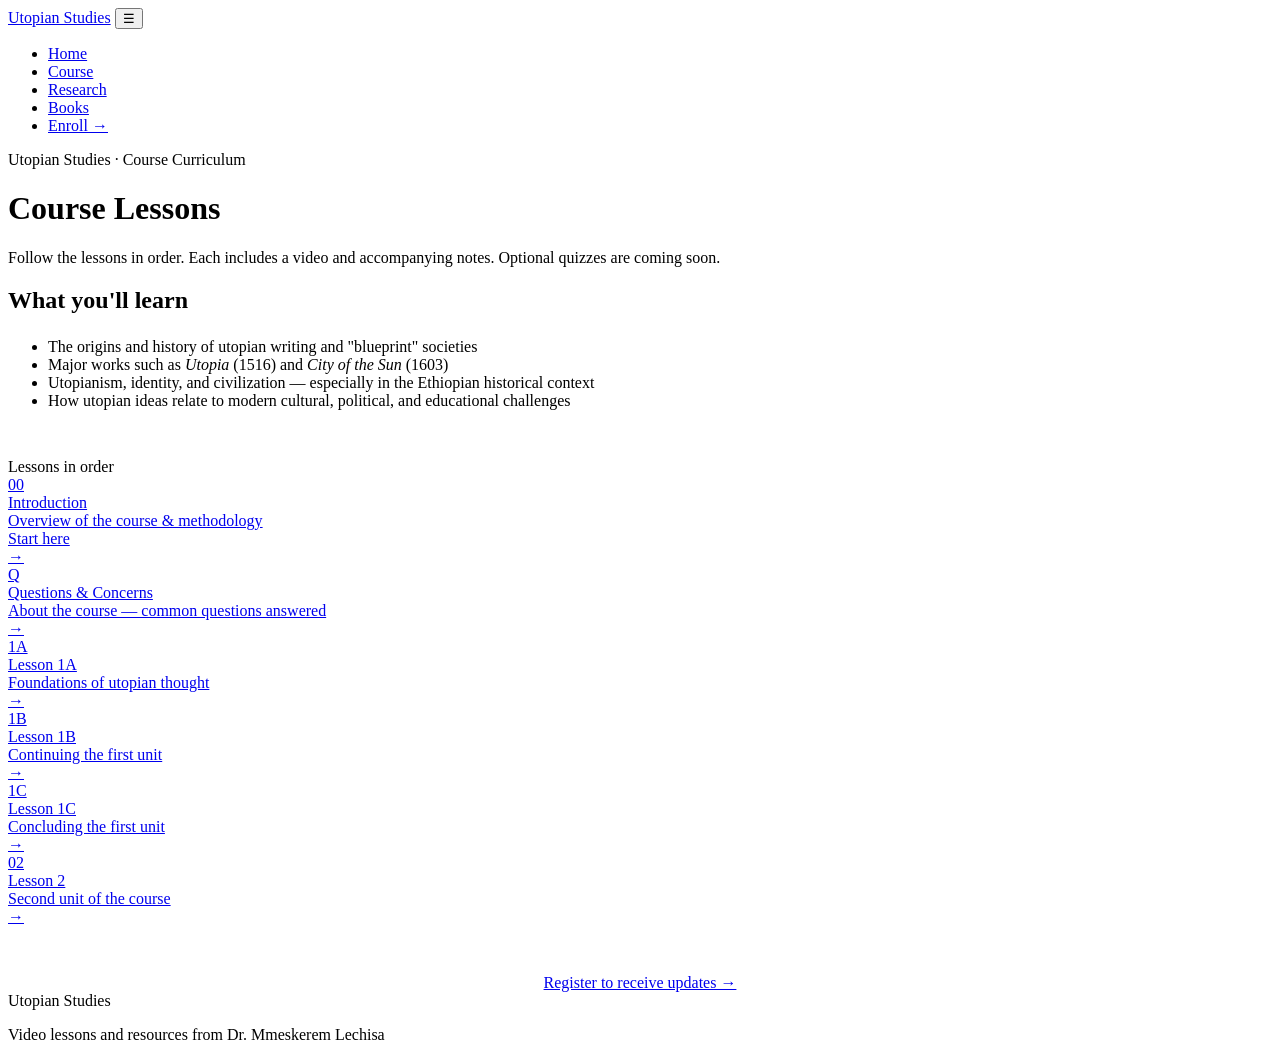
==== course.html @ aadc256b "Add files via upload" ====
<!DOCTYPE html>
<html lang="en">
<head>
<meta charset="UTF-8">
<meta name="viewport" content="width=device-width, initial-scale=1">
<title>Course | Utopian Studies</title>
<meta name="description" content="Course lessons for Utopian Thoughts in the Bible — Dr. Mmeskerem Lechisa.">
<link rel="preconnect" href="https://fonts.googleapis.com">
<link href="https://fonts.googleapis.com/css2?family=Playfair+Display:ital,wght@0,400;0,600;1,400&family=Crimson+Pro:ital,wght@0,300;0,400;0,500;1,300;1,400&display=swap" rel="stylesheet">
<link rel="stylesheet" href="css/style.css">
</head>
<body>

<nav>
  <a class="nav-brand" href="index.html">Utopian Studies</a>
  <button class="nav-toggle" aria-label="Toggle menu">☰</button>
  <ul class="nav-links">
    <li><a href="index.html">Home</a></li>
    <li><a href="course.html" class="active">Course</a></li>
    <li><a href="about.html">Research</a></li>
    <li><a href="books.html">Books</a></li>
    <li><a href="enroll.html" class="nav-enroll">Enroll →</a></li>
  </ul>
</nav>

<div class="page-hero-dark">
  <div class="section">
    <div class="section-label" style="color:var(--gold)">Utopian Studies · Course Curriculum</div>
    <h1 class="page-hero-title">Course Lessons</h1>
    <p class="page-hero-desc">Follow the lessons in order. Each includes a video and accompanying notes. Optional quizzes are coming soon.</p>
  </div>
</div>
<div class="gold-divider"></div>

<div class="lessons-bg">
  <div class="lessons-inner">

    <div class="what-youll-learn">
      <h2 class="section-title" style="color:var(--white);margin-bottom:1.5rem">What you'll learn</h2>
      <ul class="learn-bullets">
        <li>The origins and history of utopian writing and "blueprint" societies</li>
        <li>Major works such as <em>Utopia</em> (1516) and <em>City of the Sun</em> (1603)</li>
        <li>Utopianism, identity, and civilization — especially in the Ethiopian historical context</li>
        <li>How utopian ideas relate to modern cultural, political, and educational challenges</li>
      </ul>
    </div>

    <div class="section-label" style="color:var(--gold);margin-top:3rem">Lessons in order</div>

    <div class="lessons-list">
      <a class="lesson-row" href="lessons/000-introduction.html">
        <div class="lesson-num">00</div>
        <div class="lesson-info">
          <div class="lesson-title">Introduction</div>
          <div class="lesson-sub">Overview of the course &amp; methodology</div>
        </div>
        <div class="lesson-badge">Start here</div>
        <div class="lesson-arrow">→</div>
      </a>
      <a class="lesson-row" href="lessons/000-questions-and-concerns.html">
        <div class="lesson-num">Q</div>
        <div class="lesson-info">
          <div class="lesson-title">Questions &amp; Concerns</div>
          <div class="lesson-sub">About the course — common questions answered</div>
        </div>
        <div class="lesson-arrow">→</div>
      </a>
      <a class="lesson-row" href="lessons/001-lesson-1a.html">
        <div class="lesson-num">1A</div>
        <div class="lesson-info">
          <div class="lesson-title">Lesson 1A</div>
          <div class="lesson-sub">Foundations of utopian thought</div>
        </div>
        <div class="lesson-arrow">→</div>
      </a>
      <a class="lesson-row" href="lessons/002-lesson-1b.html">
        <div class="lesson-num">1B</div>
        <div class="lesson-info">
          <div class="lesson-title">Lesson 1B</div>
          <div class="lesson-sub">Continuing the first unit</div>
        </div>
        <div class="lesson-arrow">→</div>
      </a>
      <a class="lesson-row" href="lessons/003-lesson-1c.html">
        <div class="lesson-num">1C</div>
        <div class="lesson-info">
          <div class="lesson-title">Lesson 1C</div>
          <div class="lesson-sub">Concluding the first unit</div>
        </div>
        <div class="lesson-arrow">→</div>
      </a>
      <a class="lesson-row" href="lessons/004-lesson-2.html">
        <div class="lesson-num">02</div>
        <div class="lesson-info">
          <div class="lesson-title">Lesson 2</div>
          <div class="lesson-sub">Second unit of the course</div>
        </div>
        <div class="lesson-arrow">→</div>
      </a>
    </div>

    <div style="margin-top:3rem;text-align:center">
      <a class="btn-outline" href="enroll.html">Register to receive updates →</a>
    </div>
  </div>
</div>

<footer>
  <div class="footer-brand">Utopian Studies</div>
  <p>Video lessons and resources from Dr. Mmeskerem Lechisa</p>
</footer>

<script src="js/nav.js"></script>
</body>
</html>
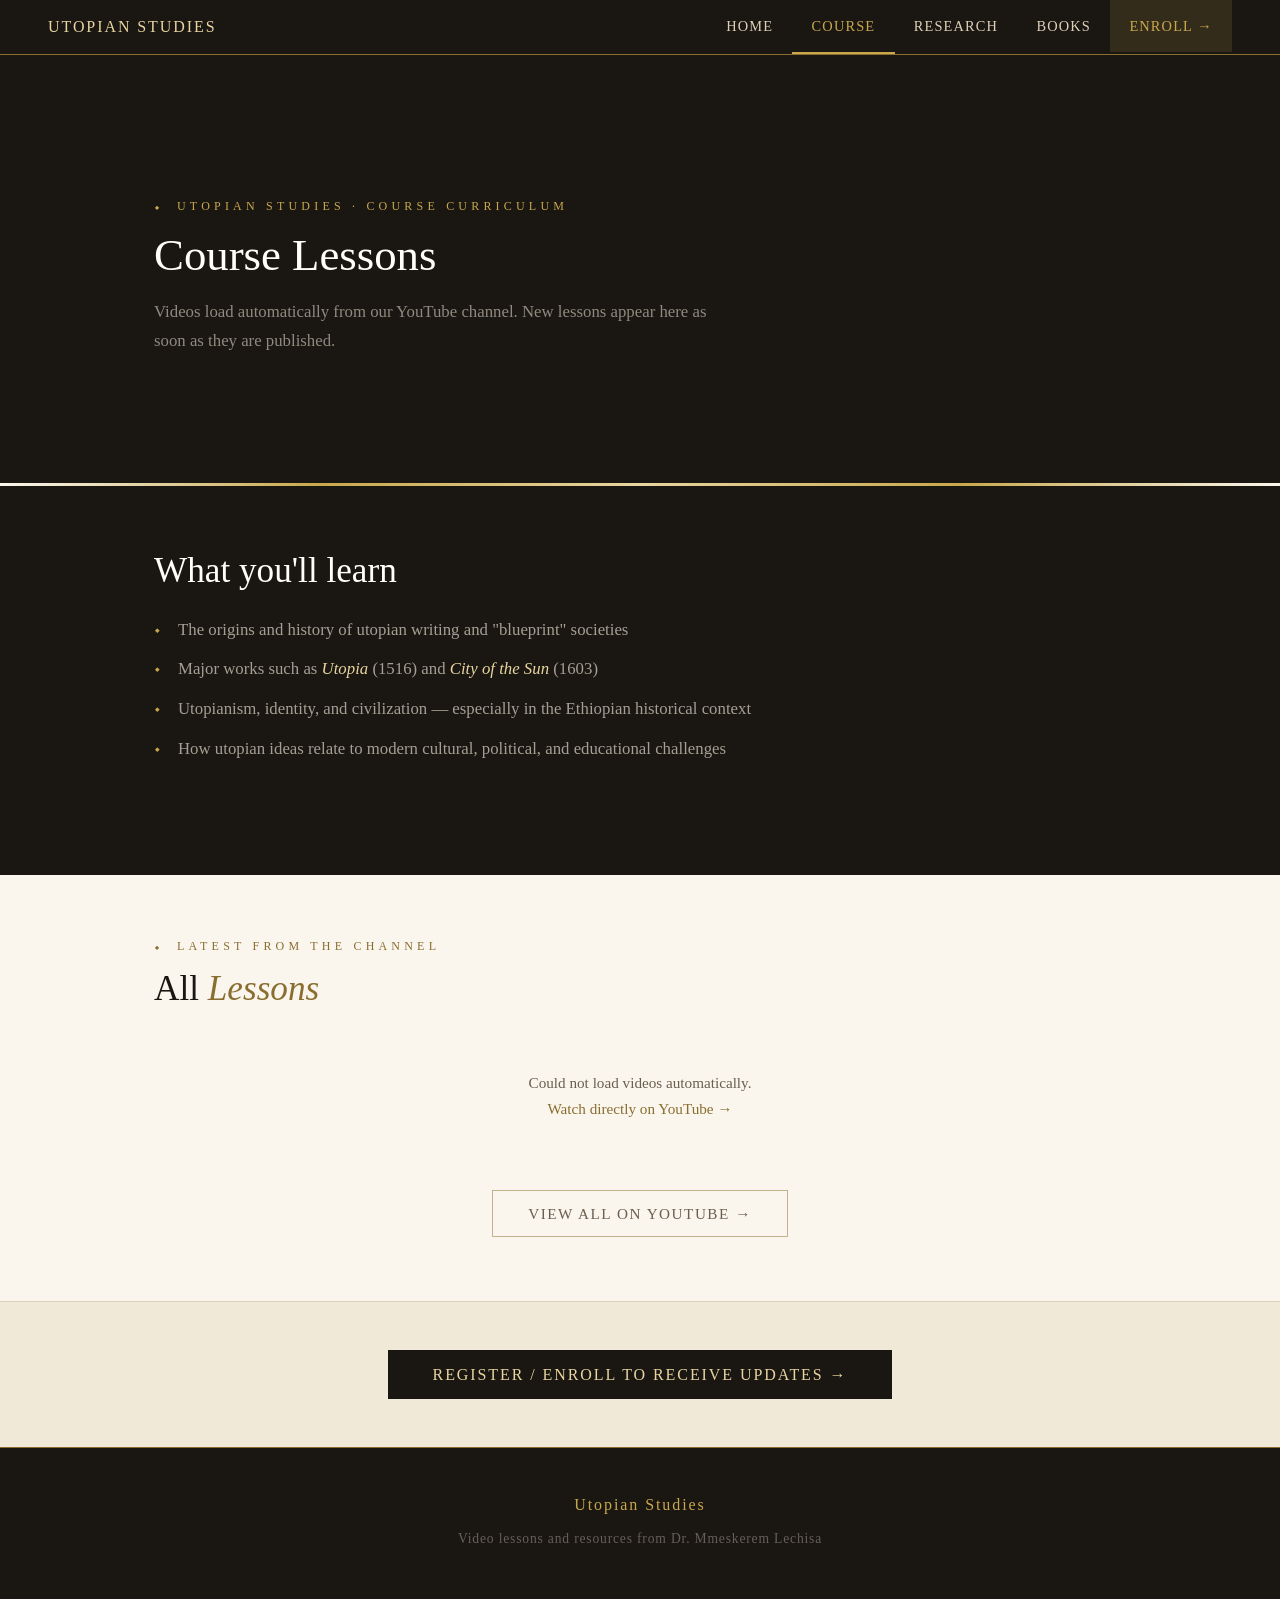
==== commit 244d7e43: "Add files via upload" ====
--- a/course.html
+++ b/course.html
@@ -8,6 +8,37 @@
 <link rel="preconnect" href="https://fonts.googleapis.com">
 <link href="https://fonts.googleapis.com/css2?family=Playfair+Display:ital,wght@0,400;0,600;1,400&family=Crimson+Pro:ital,wght@0,300;0,400;0,500;1,300;1,400&display=swap" rel="stylesheet">
 <link rel="stylesheet" href="css/style.css">
+<style>
+.videos-section{background:var(--parchment);padding:4rem 0}
+.videos-inner{max-width:1100px;margin:0 auto;padding:0 4rem}
+.video-grid{display:grid;grid-template-columns:repeat(auto-fill,minmax(300px,1fr));gap:2rem;margin-top:2rem}
+.video-card{background:var(--white);border:1px solid var(--parchment-border);cursor:pointer;transition:transform 0.2s,box-shadow 0.2s}
+.video-card:hover{transform:translateY(-3px);box-shadow:0 8px 24px rgba(26,22,18,0.1)}
+.video-thumb{position:relative;aspect-ratio:16/9;background:var(--ink);overflow:hidden}
+.video-thumb img{width:100%;height:100%;object-fit:cover;display:block}
+.video-play{position:absolute;inset:0;display:flex;align-items:center;justify-content:center;background:rgba(26,22,18,0.3);opacity:0;transition:opacity 0.2s}
+.video-card:hover .video-play{opacity:1}
+.video-play-btn{width:52px;height:52px;background:var(--gold);border-radius:50%;display:flex;align-items:center;justify-content:center;font-size:1.2rem;color:var(--ink);padding-left:4px}
+.video-info{padding:1rem 1.2rem 1.4rem}
+.video-title{font-family:'Playfair Display',serif;font-size:1rem;font-weight:400;color:var(--ink-mid);line-height:1.4;margin-bottom:0.4rem}
+.video-date{font-size:0.82rem;color:var(--ink-soft);font-style:italic}
+.video-loading{text-align:center;padding:3rem;color:var(--ink-soft);font-style:italic;font-size:1.05rem}
+.video-error{text-align:center;padding:2rem;color:var(--ink-soft);font-size:0.95rem}
+.video-error a{color:var(--gold-dark);text-decoration:none}
+.video-error a:hover{text-decoration:underline}
+.modal-overlay{display:none;position:fixed;inset:0;background:rgba(10,8,6,0.92);z-index:1000;align-items:center;justify-content:center;padding:2rem}
+.modal-overlay.open{display:flex}
+.modal-inner{width:100%;max-width:860px;position:relative}
+.modal-close{position:absolute;top:-2.5rem;right:0;background:none;border:none;color:rgba(240,233,216,0.6);font-size:1.5rem;cursor:pointer;padding:0.3rem 0.6rem;transition:color 0.2s}
+.modal-close:hover{color:var(--gold)}
+.modal-video{aspect-ratio:16/9;width:100%;background:#000}
+.modal-video iframe{width:100%;height:100%;border:none;display:block}
+.modal-title{font-family:'Playfair Display',serif;font-size:1.1rem;color:var(--gold-light);margin-top:1rem;font-weight:400;line-height:1.4}
+@media(max-width:900px){
+  .videos-inner{padding:0 1.5rem}
+  .video-grid{grid-template-columns:1fr}
+}
+</style>
 </head>
 <body>
 
@@ -27,14 +58,13 @@
   <div class="section">
     <div class="section-label" style="color:var(--gold)">Utopian Studies · Course Curriculum</div>
     <h1 class="page-hero-title">Course Lessons</h1>
-    <p class="page-hero-desc">Follow the lessons in order. Each includes a video and accompanying notes. Optional quizzes are coming soon.</p>
+    <p class="page-hero-desc">Videos load automatically from our YouTube channel. New lessons appear here as soon as they are published.</p>
   </div>
 </div>
 <div class="gold-divider"></div>
 
-<div class="lessons-bg">
+<div class="lessons-bg" style="padding:4rem 0">
   <div class="lessons-inner">
-
     <div class="what-youll-learn">
       <h2 class="section-title" style="color:var(--white);margin-bottom:1.5rem">What you'll learn</h2>
       <ul class="learn-bullets">
@@ -44,64 +74,41 @@
         <li>How utopian ideas relate to modern cultural, political, and educational challenges</li>
       </ul>
     </div>
-
-    <div class="section-label" style="color:var(--gold);margin-top:3rem">Lessons in order</div>
-
-    <div class="lessons-list">
-      <a class="lesson-row" href="lessons/000-introduction.html">
-        <div class="lesson-num">00</div>
-        <div class="lesson-info">
-          <div class="lesson-title">Introduction</div>
-          <div class="lesson-sub">Overview of the course &amp; methodology</div>
-        </div>
-        <div class="lesson-badge">Start here</div>
-        <div class="lesson-arrow">→</div>
+  </div>
+</div>
+
+<div class="videos-section">
+  <div class="videos-inner">
+    <div class="section-label">Latest from the channel</div>
+    <h2 class="section-title">All <em>Lessons</em></h2>
+    <div class="video-grid" id="video-grid">
+      <div class="video-loading" style="grid-column:1/-1">Loading videos…</div>
+    </div>
+    <div style="margin-top:2.5rem;text-align:center">
+      <a class="btn-outline" href="https://www.youtube.com/channel/UCU0HSw0Vh1EhM1_XMR0sj8A" target="_blank" rel="noopener"
+         style="border-color:rgba(138,110,47,0.5);color:var(--ink-soft)">
+        View all on YouTube →
       </a>
-      <a class="lesson-row" href="lessons/000-questions-and-concerns.html">
-        <div class="lesson-num">Q</div>
-        <div class="lesson-info">
-          <div class="lesson-title">Questions &amp; Concerns</div>
-          <div class="lesson-sub">About the course — common questions answered</div>
-        </div>
-        <div class="lesson-arrow">→</div>
-      </a>
-      <a class="lesson-row" href="lessons/001-lesson-1a.html">
-        <div class="lesson-num">1A</div>
-        <div class="lesson-info">
-          <div class="lesson-title">Lesson 1A</div>
-          <div class="lesson-sub">Foundations of utopian thought</div>
-        </div>
-        <div class="lesson-arrow">→</div>
-      </a>
-      <a class="lesson-row" href="lessons/002-lesson-1b.html">
-        <div class="lesson-num">1B</div>
-        <div class="lesson-info">
-          <div class="lesson-title">Lesson 1B</div>
-          <div class="lesson-sub">Continuing the first unit</div>
-        </div>
-        <div class="lesson-arrow">→</div>
-      </a>
-      <a class="lesson-row" href="lessons/003-lesson-1c.html">
-        <div class="lesson-num">1C</div>
-        <div class="lesson-info">
-          <div class="lesson-title">Lesson 1C</div>
-          <div class="lesson-sub">Concluding the first unit</div>
-        </div>
-        <div class="lesson-arrow">→</div>
-      </a>
-      <a class="lesson-row" href="lessons/004-lesson-2.html">
-        <div class="lesson-num">02</div>
-        <div class="lesson-info">
-          <div class="lesson-title">Lesson 2</div>
-          <div class="lesson-sub">Second unit of the course</div>
-        </div>
-        <div class="lesson-arrow">→</div>
-      </a>
-    </div>
-
-    <div style="margin-top:3rem;text-align:center">
-      <a class="btn-outline" href="enroll.html">Register to receive updates →</a>
-    </div>
+    </div>
+  </div>
+</div>
+
+<!-- Video Modal -->
+<div class="modal-overlay" id="modal" role="dialog" aria-modal="true">
+  <div class="modal-inner">
+    <button class="modal-close" id="modal-close" aria-label="Close video">✕</button>
+    <div class="modal-video">
+      <iframe id="modal-iframe" src="" allowfullscreen
+        allow="accelerometer; autoplay; clipboard-write; encrypted-media; gyroscope; picture-in-picture">
+      </iframe>
+    </div>
+    <div class="modal-title" id="modal-title"></div>
+  </div>
+</div>
+
+<div style="background:var(--parchment-dark);border-top:1px solid var(--parchment-border)">
+  <div style="max-width:1100px;margin:0 auto;padding:3rem 4rem;text-align:center">
+    <a class="btn-dark" href="enroll.html">Register / Enroll to receive updates →</a>
   </div>
 </div>
 
@@ -111,5 +118,93 @@
 </footer>
 
 <script src="js/nav.js"></script>
+<script>
+(function(){
+  var CHANNEL_ID = 'UCU0HSw0Vh1EhM1_XMR0sj8A';
+  var grid = document.getElementById('video-grid');
+  var modal = document.getElementById('modal');
+  var modalIframe = document.getElementById('modal-iframe');
+  var modalTitle = document.getElementById('modal-title');
+  var modalClose = document.getElementById('modal-close');
+
+  var rssUrl = 'https://www.youtube.com/feeds/videos.xml?channel_id=' + CHANNEL_ID;
+  var proxyUrl = 'https://api.allorigins.win/get?url=' + encodeURIComponent(rssUrl);
+
+  fetch(proxyUrl)
+    .then(function(r){ return r.json(); })
+    .then(function(data){
+      var parser = new DOMParser();
+      var xml = parser.parseFromString(data.contents, 'text/xml');
+      var entries = xml.querySelectorAll('entry');
+
+      if(!entries.length){ showError(); return; }
+
+      grid.innerHTML = '';
+      entries.forEach(function(entry){
+        var videoId = '';
+        var vidIdEl = entry.getElementsByTagNameNS('http://www.youtube.com/xml/schemas/2015','videoId')[0];
+        if(vidIdEl){ videoId = vidIdEl.textContent; }
+        else {
+          var link = entry.querySelector('link');
+          if(link){ videoId = (link.getAttribute('href')||'').replace('https://www.youtube.com/watch?v=',''); }
+        }
+        if(!videoId) return;
+
+        var title = entry.querySelector('title') ? entry.querySelector('title').textContent : 'Untitled';
+        var published = entry.querySelector('published') ? entry.querySelector('published').textContent : '';
+        var thumb = 'https://img.youtube.com/vi/' + videoId + '/mqdefault.jpg';
+        var dateStr = published ? new Date(published).toLocaleDateString('en-US',{year:'numeric',month:'long',day:'numeric'}) : '';
+
+        var card = document.createElement('div');
+        card.className = 'video-card';
+        card.setAttribute('role','button');
+        card.setAttribute('tabindex','0');
+        card.innerHTML =
+          '<div class="video-thumb">' +
+            '<img src="' + thumb + '" alt="' + esc(title) + '" loading="lazy">' +
+            '<div class="video-play"><div class="video-play-btn">&#9654;</div></div>' +
+          '</div>' +
+          '<div class="video-info">' +
+            '<div class="video-title">' + esc(title) + '</div>' +
+            (dateStr ? '<div class="video-date">' + dateStr + '</div>' : '') +
+          '</div>';
+
+        function openVideo(){
+          modalIframe.src = 'https://www.youtube.com/embed/' + videoId + '?autoplay=1';
+          modalTitle.textContent = title;
+          modal.classList.add('open');
+          document.body.style.overflow = 'hidden';
+        }
+
+        card.addEventListener('click', openVideo);
+        card.addEventListener('keydown', function(e){ if(e.key==='Enter'||e.key===' ') openVideo(); });
+        grid.appendChild(card);
+      });
+    })
+    .catch(function(){ showError(); });
+
+  function showError(){
+    grid.innerHTML =
+      '<div class="video-error" style="grid-column:1/-1">' +
+        '<p>Could not load videos automatically.</p>' +
+        '<p style="margin-top:0.5rem"><a href="https://www.youtube.com/channel/UCU0HSw0Vh1EhM1_XMR0sj8A" target="_blank">Watch directly on YouTube →</a></p>' +
+      '</div>';
+  }
+
+  function esc(s){
+    return s.replace(/&/g,'&amp;').replace(/</g,'&lt;').replace(/>/g,'&gt;').replace(/"/g,'&quot;');
+  }
+
+  modalClose.addEventListener('click', closeModal);
+  modal.addEventListener('click', function(e){ if(e.target===modal) closeModal(); });
+  document.addEventListener('keydown', function(e){ if(e.key==='Escape') closeModal(); });
+
+  function closeModal(){
+    modal.classList.remove('open');
+    modalIframe.src = '';
+    document.body.style.overflow = '';
+  }
+})();
+</script>
 </body>
 </html>
--- a/css/style.css
+++ b/css/style.css
@@ -0,0 +1,866 @@
+/* =============================================
+   Utopian Studies — Main Stylesheet
+   ============================================= */
+
+*{margin:0;padding:0;box-sizing:border-box}
+
+:root{
+  --gold:#C9A84C;
+  --gold-light:#E8D5A0;
+  --gold-dark:#8A6E2F;
+  --ink:#1A1612;
+  --ink-mid:#3D3328;
+  --ink-soft:#6B5E4E;
+  --parchment:#FAF6EE;
+  --parchment-dark:#F0E9D8;
+  --parchment-border:#DDD0B8;
+  --white:#FFFEF9;
+}
+
+html{scroll-behavior:smooth}
+
+body{
+  background:var(--parchment);
+  font-family:'Crimson Pro',Georgia,serif;
+  font-weight:300;
+  color:var(--ink);
+  min-height:100vh;
+  overflow-x:hidden;
+  font-size:17px;
+}
+
+/* ---- NAVIGATION ---- */
+nav{
+  background:var(--ink);
+  padding:0 3rem;
+  display:flex;
+  align-items:center;
+  justify-content:space-between;
+  position:sticky;
+  top:0;
+  z-index:100;
+  border-bottom:1px solid var(--gold-dark);
+}
+
+.nav-brand{
+  font-family:'Playfair Display',serif;
+  font-size:1rem;
+  color:var(--gold-light);
+  letter-spacing:0.12em;
+  text-transform:uppercase;
+  padding:1.1rem 0;
+  font-weight:400;
+  text-decoration:none;
+  white-space:nowrap;
+}
+
+.nav-links{
+  display:flex;
+  gap:0;
+  list-style:none;
+}
+
+.nav-links li a{
+  display:block;
+  padding:1.1rem 1.2rem;
+  font-family:'Crimson Pro',serif;
+  font-size:0.9rem;
+  letter-spacing:0.08em;
+  color:var(--parchment-border);
+  text-decoration:none;
+  text-transform:uppercase;
+  transition:color 0.2s,background 0.2s;
+  white-space:nowrap;
+}
+
+.nav-links li a:hover{
+  color:var(--gold-light);
+  background:rgba(201,168,76,0.08);
+}
+
+.nav-links li a.active{
+  color:var(--gold);
+  border-bottom:2px solid var(--gold);
+}
+
+.nav-enroll{
+  background:rgba(201,168,76,0.15);
+  color:var(--gold) !important;
+}
+
+.nav-enroll:hover{
+  background:rgba(201,168,76,0.25) !important;
+}
+
+/* Mobile nav toggle */
+.nav-toggle{
+  display:none;
+  background:none;
+  border:1px solid rgba(201,168,76,0.3);
+  color:var(--gold);
+  font-size:1.2rem;
+  padding:0.4rem 0.7rem;
+  cursor:pointer;
+}
+
+/* ---- HERO ---- */
+.hero{
+  min-height:82vh;
+  display:flex;
+  align-items:center;
+  position:relative;
+  overflow:hidden;
+  background:var(--ink);
+}
+
+.hero-bg-pattern{
+  position:absolute;
+  inset:0;
+  opacity:0.04;
+  background-image:
+    repeating-linear-gradient(45deg,var(--gold) 0,var(--gold) 1px,transparent 0,transparent 50%),
+    repeating-linear-gradient(-45deg,var(--gold) 0,var(--gold) 1px,transparent 0,transparent 50%);
+  background-size:40px 40px;
+}
+
+.hero-ornament{
+  position:absolute;
+  top:50%;
+  right:8%;
+  transform:translateY(-50%);
+  width:340px;
+  height:340px;
+  border:1px solid rgba(201,168,76,0.15);
+  border-radius:50%;
+  display:flex;
+  align-items:center;
+  justify-content:center;
+  pointer-events:none;
+}
+
+.hero-ornament::before{
+  content:'';
+  position:absolute;
+  width:280px;
+  height:280px;
+  border:1px solid rgba(201,168,76,0.1);
+  border-radius:50%;
+}
+
+.hero-ornament::after{
+  content:'✦';
+  font-size:5rem;
+  color:rgba(201,168,76,0.18);
+  line-height:1;
+}
+
+.hero-content{
+  position:relative;
+  z-index:2;
+  max-width:660px;
+  padding:5rem 3rem 5rem 4rem;
+}
+
+.hero-eyebrow{
+  font-family:'Crimson Pro',serif;
+  font-size:0.8rem;
+  letter-spacing:0.3em;
+  color:var(--gold);
+  text-transform:uppercase;
+  margin-bottom:1.4rem;
+  display:flex;
+  align-items:center;
+  gap:1rem;
+}
+
+.hero-eyebrow::before{
+  content:'';
+  display:inline-block;
+  width:40px;
+  height:1px;
+  background:var(--gold);
+  flex-shrink:0;
+}
+
+.hero-amharic{
+  font-family:'Playfair Display',serif;
+  font-style:italic;
+  font-size:1.4rem;
+  color:var(--gold-light);
+  margin-bottom:0.6rem;
+  opacity:0.7;
+  line-height:1.4;
+}
+
+.hero-title{
+  font-family:'Playfair Display',serif;
+  font-size:3.4rem;
+  font-weight:400;
+  color:var(--white);
+  line-height:1.15;
+  margin-bottom:1.6rem;
+  letter-spacing:-0.01em;
+}
+
+.hero-title em{
+  font-style:italic;
+  color:var(--gold-light);
+}
+
+.hero-desc{
+  font-size:1.15rem;
+  color:rgba(250,246,238,0.65);
+  line-height:1.8;
+  margin-bottom:2.4rem;
+  max-width:500px;
+  font-weight:300;
+}
+
+.hero-author{
+  font-size:0.9rem;
+  color:var(--gold);
+  letter-spacing:0.1em;
+  margin-bottom:2.6rem;
+  font-style:italic;
+}
+
+.hero-ctas{
+  display:flex;
+  gap:1rem;
+  flex-wrap:wrap;
+}
+
+/* ---- BUTTONS ---- */
+.btn-primary{
+  background:var(--gold);
+  color:var(--ink);
+  border:none;
+  padding:0.85rem 2.2rem;
+  font-family:'Crimson Pro',serif;
+  font-size:0.95rem;
+  font-weight:500;
+  letter-spacing:0.1em;
+  text-transform:uppercase;
+  cursor:pointer;
+  transition:background 0.2s,transform 0.15s;
+  text-decoration:none;
+  display:inline-block;
+}
+
+.btn-primary:hover{background:var(--gold-light);transform:translateY(-1px)}
+
+.btn-outline{
+  background:transparent;
+  color:var(--parchment-border);
+  border:1px solid rgba(201,168,76,0.35);
+  padding:0.85rem 2.2rem;
+  font-family:'Crimson Pro',serif;
+  font-size:0.95rem;
+  font-weight:400;
+  letter-spacing:0.1em;
+  text-transform:uppercase;
+  cursor:pointer;
+  transition:border-color 0.2s,color 0.2s,transform 0.15s;
+  text-decoration:none;
+  display:inline-block;
+}
+
+.btn-outline:hover{border-color:var(--gold);color:var(--gold);transform:translateY(-1px)}
+
+.btn-dark{
+  background:var(--ink);
+  color:var(--gold-light);
+  border:none;
+  padding:0.95rem 2.8rem;
+  font-family:'Crimson Pro',serif;
+  font-size:1rem;
+  font-weight:500;
+  letter-spacing:0.12em;
+  text-transform:uppercase;
+  cursor:pointer;
+  transition:background 0.2s,transform 0.15s;
+  text-decoration:none;
+  display:inline-block;
+}
+
+.btn-dark:hover{background:var(--ink-mid);transform:translateY(-1px)}
+
+/* ---- DIVIDER ---- */
+.gold-divider{
+  height:3px;
+  background:linear-gradient(90deg,transparent,var(--gold),var(--gold-light),var(--gold),transparent);
+}
+
+/* ---- SECTIONS ---- */
+.section{
+  padding:5rem 4rem;
+  max-width:1100px;
+  margin:0 auto;
+}
+
+.section-label{
+  font-size:0.75rem;
+  letter-spacing:0.35em;
+  text-transform:uppercase;
+  color:var(--gold-dark);
+  margin-bottom:0.9rem;
+  display:flex;
+  align-items:center;
+  gap:0.8rem;
+}
+
+.section-label::before{content:'⬥';font-size:0.6rem}
+
+.section-title{
+  font-family:'Playfair Display',serif;
+  font-size:2.2rem;
+  font-weight:400;
+  color:var(--ink);
+  line-height:1.2;
+  margin-bottom:1rem;
+}
+
+.section-title em{font-style:italic;color:var(--gold-dark)}
+
+/* ---- LEARN GRID ---- */
+.learn-grid{
+  display:grid;
+  grid-template-columns:repeat(2,1fr);
+  gap:1.5px;
+  margin-top:3rem;
+  background:var(--parchment-border);
+  border:1.5px solid var(--parchment-border);
+}
+
+.learn-card{
+  background:var(--white);
+  padding:2rem 2.2rem;
+  transition:background 0.2s;
+}
+
+.learn-card:hover{background:var(--parchment)}
+
+.learn-num{
+  font-family:'Playfair Display',serif;
+  font-size:3rem;
+  font-weight:400;
+  color:var(--parchment-dark);
+  line-height:1;
+  margin-bottom:1rem;
+}
+
+.learn-card h3{
+  font-family:'Playfair Display',serif;
+  font-size:1.15rem;
+  font-weight:400;
+  color:var(--ink-mid);
+  margin-bottom:0.6rem;
+  line-height:1.3;
+}
+
+.learn-card p{
+  font-size:1rem;
+  color:var(--ink-soft);
+  line-height:1.7;
+}
+
+/* ---- FORMAT SECTION ---- */
+.format-section{
+  background:var(--parchment-dark);
+  border-top:1px solid var(--parchment-border);
+  border-bottom:1px solid var(--parchment-border);
+}
+
+.format-section-inner{padding-top:5rem;padding-bottom:5rem}
+
+.format-grid{
+  display:grid;
+  grid-template-columns:repeat(3,1fr);
+  gap:0;
+  margin-top:3rem;
+  border:1px solid var(--parchment-border);
+  background:var(--parchment-border);
+}
+
+.format-card{
+  background:var(--white);
+  padding:2.4rem 2rem;
+  text-align:center;
+}
+
+.format-icon{
+  font-size:1.8rem;
+  color:var(--gold-dark);
+  margin-bottom:1.2rem;
+}
+
+.format-card h3{
+  font-family:'Playfair Display',serif;
+  font-size:1.1rem;
+  font-weight:400;
+  color:var(--ink-mid);
+  margin-bottom:0.7rem;
+}
+
+.format-card p{
+  font-size:0.95rem;
+  color:var(--ink-soft);
+  line-height:1.7;
+}
+
+/* ---- REGISTER SECTION ---- */
+.register-section{
+  background:var(--gold);
+  padding:5rem 4rem;
+  text-align:center;
+}
+
+.register-section h1,
+.register-section h2{
+  font-family:'Playfair Display',serif;
+  font-size:2.4rem;
+  font-weight:400;
+  color:var(--ink);
+  margin-bottom:0.8rem;
+}
+
+.register-section p{
+  font-size:1.1rem;
+  color:var(--ink-mid);
+  margin-bottom:2.5rem;
+  max-width:480px;
+  margin-left:auto;
+  margin-right:auto;
+  line-height:1.7;
+}
+
+/* ---- PAGE HERO DARK ---- */
+.page-hero-dark{
+  background:var(--ink);
+  padding:4rem 0 3rem;
+}
+
+.page-hero-title{
+  font-family:'Playfair Display',serif;
+  font-size:2.8rem;
+  font-weight:400;
+  color:var(--white);
+  line-height:1.2;
+  margin-top:0.5rem;
+}
+
+.page-hero-desc{
+  color:rgba(240,233,216,0.55);
+  font-size:1.05rem;
+  margin-top:1rem;
+  max-width:560px;
+  line-height:1.7;
+}
+
+/* ---- LESSONS ---- */
+.lessons-bg{
+  background:var(--ink);
+  padding:4rem 0;
+}
+
+.lessons-inner{
+  max-width:1100px;
+  margin:0 auto;
+  padding:0 4rem;
+}
+
+.what-youll-learn{
+  margin-bottom:3rem;
+}
+
+.learn-bullets{
+  list-style:none;
+  margin-top:1.2rem;
+  display:flex;
+  flex-direction:column;
+  gap:0.8rem;
+}
+
+.learn-bullets li{
+  color:rgba(240,233,216,0.65);
+  font-size:1.05rem;
+  line-height:1.6;
+  padding-left:1.5rem;
+  position:relative;
+}
+
+.learn-bullets li::before{
+  content:'⬥';
+  position:absolute;
+  left:0;
+  color:var(--gold);
+  font-size:0.7rem;
+  top:0.35em;
+}
+
+.learn-bullets li em{color:var(--gold-light);font-style:italic}
+
+.lessons-list{
+  margin-top:1.5rem;
+  display:flex;
+  flex-direction:column;
+  gap:0;
+  border:1px solid rgba(201,168,76,0.2);
+}
+
+.lesson-row{
+  display:flex;
+  align-items:center;
+  gap:2rem;
+  padding:1.5rem 2rem;
+  border-bottom:1px solid rgba(201,168,76,0.12);
+  cursor:pointer;
+  transition:background 0.2s;
+  text-decoration:none;
+  color:inherit;
+}
+
+.lesson-row:last-child{border-bottom:none}
+
+.lesson-row:hover{background:rgba(201,168,76,0.07)}
+
+.lesson-num{
+  font-family:'Playfair Display',serif;
+  font-size:1.6rem;
+  font-weight:400;
+  color:var(--gold);
+  min-width:2.5rem;
+  opacity:0.7;
+}
+
+.lesson-info{flex:1}
+
+.lesson-title{
+  font-family:'Playfair Display',serif;
+  font-size:1.05rem;
+  color:var(--parchment-border);
+  font-weight:400;
+  margin-bottom:0.2rem;
+}
+
+.lesson-sub{
+  font-size:0.88rem;
+  color:rgba(240,233,216,0.4);
+  letter-spacing:0.05em;
+}
+
+.lesson-arrow{
+  color:var(--gold);
+  opacity:0.5;
+  font-size:1.2rem;
+  transition:opacity 0.2s,transform 0.2s;
+}
+
+.lesson-row:hover .lesson-arrow{opacity:1;transform:translateX(4px)}
+
+.lesson-badge{
+  font-size:0.72rem;
+  letter-spacing:0.1em;
+  text-transform:uppercase;
+  padding:0.3rem 0.8rem;
+  color:var(--gold);
+  border:1px solid rgba(201,168,76,0.3);
+}
+
+/* ---- LESSON DETAIL PAGE ---- */
+.lesson-breadcrumb{
+  margin-bottom:1.5rem;
+}
+
+.lesson-breadcrumb a{
+  color:rgba(240,233,216,0.45);
+  font-size:0.9rem;
+  letter-spacing:0.06em;
+  text-decoration:none;
+  text-transform:uppercase;
+  transition:color 0.2s;
+}
+
+.lesson-breadcrumb a:hover{color:var(--gold)}
+
+.lesson-body{padding-top:4rem;padding-bottom:4rem}
+
+.video-placeholder{
+  width:100%;
+  aspect-ratio:16/9;
+  background:var(--ink-mid);
+  display:flex;
+  align-items:center;
+  justify-content:center;
+  margin-bottom:3rem;
+  border:1px solid var(--parchment-border);
+}
+
+.video-placeholder iframe{
+  width:100%;
+  height:100%;
+  border:none;
+  display:block;
+}
+
+.video-inner{
+  color:rgba(240,233,216,0.3);
+  font-size:1.1rem;
+  letter-spacing:0.1em;
+  text-align:center;
+}
+
+.lesson-notes{
+  max-width:720px;
+  margin:0 auto;
+}
+
+.lesson-notes h2{
+  font-family:'Playfair Display',serif;
+  font-size:1.6rem;
+  font-weight:400;
+  color:var(--ink);
+  margin-bottom:1.2rem;
+  padding-bottom:0.8rem;
+  border-bottom:1px solid var(--parchment-border);
+}
+
+.lesson-notes h3{
+  font-family:'Playfair Display',serif;
+  font-size:1.2rem;
+  font-weight:400;
+  color:var(--ink-mid);
+  margin:2rem 0 0.8rem;
+}
+
+.lesson-notes p{
+  font-size:1.05rem;
+  color:var(--ink-soft);
+  line-height:1.8;
+  margin-bottom:1rem;
+}
+
+.lesson-notes ul,.lesson-notes ol{
+  margin:0.5rem 0 1.2rem 1.5rem;
+  color:var(--ink-soft);
+  line-height:1.8;
+  font-size:1.05rem;
+}
+
+.lesson-notes li{margin-bottom:0.4rem}
+
+.lesson-nav{
+  display:flex;
+  justify-content:space-between;
+  align-items:center;
+  max-width:720px;
+  margin:3rem auto 0;
+  padding-top:2rem;
+  border-top:1px solid var(--parchment-border);
+  gap:1rem;
+}
+
+/* ---- ABOUT PAGE ---- */
+.about-layout{
+  display:grid;
+  grid-template-columns:1fr 1.8fr;
+  gap:4rem;
+  align-items:start;
+  margin-top:3rem;
+}
+
+.about-portrait{
+  background:var(--parchment-dark);
+  border:1px solid var(--parchment-border);
+  aspect-ratio:3/4;
+  display:flex;
+  flex-direction:column;
+  align-items:center;
+  justify-content:center;
+  gap:1rem;
+}
+
+.portrait-initials{
+  font-family:'Playfair Display',serif;
+  font-size:4rem;
+  color:var(--gold-dark);
+  opacity:0.4;
+}
+
+.portrait-caption{
+  font-size:0.85rem;
+  letter-spacing:0.15em;
+  text-transform:uppercase;
+  color:var(--ink-soft);
+}
+
+.about-body h3{
+  font-family:'Playfair Display',serif;
+  font-size:1.4rem;
+  font-weight:400;
+  color:var(--ink);
+  margin:2rem 0 0.8rem;
+}
+
+.about-body h3:first-child{margin-top:0}
+
+.about-body p{
+  font-size:1.05rem;
+  color:var(--ink-soft);
+  line-height:1.8;
+  margin-bottom:1rem;
+}
+
+.pub-list{
+  list-style:none;
+  display:flex;
+  flex-direction:column;
+  gap:1rem;
+}
+
+.pub-list li{
+  padding:1.2rem;
+  border-left:3px solid var(--gold);
+  background:var(--parchment-dark);
+}
+
+.pub-title{
+  font-family:'Playfair Display',serif;
+  font-size:1rem;
+  color:var(--ink-mid);
+  margin-bottom:0.3rem;
+}
+
+.pub-meta{
+  font-size:0.88rem;
+  color:var(--ink-soft);
+  font-style:italic;
+}
+
+/* ---- BOOKS PAGE ---- */
+.books-grid{
+  display:grid;
+  grid-template-columns:repeat(3,1fr);
+  gap:2rem;
+  margin-top:3rem;
+}
+
+.book-card{display:flex;flex-direction:column}
+
+.book-cover{
+  aspect-ratio:2/3;
+  background:var(--ink-mid);
+  display:flex;
+  align-items:center;
+  justify-content:center;
+  padding:1.5rem;
+  margin-bottom:1rem;
+  position:relative;
+  overflow:hidden;
+}
+
+.book-cover::before{
+  content:'';
+  position:absolute;
+  top:0;right:0;bottom:0;
+  width:8px;
+  background:rgba(201,168,76,0.25);
+}
+
+.book-cover-text{
+  font-family:'Playfair Display',serif;
+  font-size:1rem;
+  font-style:italic;
+  color:var(--gold-light);
+  text-align:center;
+  line-height:1.5;
+  opacity:0.7;
+}
+
+.book-title{
+  font-family:'Playfair Display',serif;
+  font-size:1rem;
+  color:var(--ink-mid);
+  margin-bottom:0.3rem;
+}
+
+.book-meta{
+  font-size:0.88rem;
+  color:var(--ink-soft);
+  font-style:italic;
+}
+
+/* ---- FOOTER ---- */
+footer{
+  background:var(--ink);
+  padding:3rem 4rem;
+  text-align:center;
+  border-top:1px solid var(--gold-dark);
+}
+
+footer p{
+  font-size:0.85rem;
+  color:rgba(240,233,216,0.35);
+  letter-spacing:0.06em;
+  line-height:1.8;
+}
+
+.footer-brand{
+  font-family:'Playfair Display',serif;
+  font-size:1rem;
+  color:var(--gold);
+  margin-bottom:0.8rem;
+  letter-spacing:0.12em;
+}
+
+/* ---- RESPONSIVE ---- */
+@media(max-width:900px){
+  nav{padding:0 1.5rem}
+  .nav-toggle{display:block}
+  .nav-links{
+    display:none;
+    position:absolute;
+    top:100%;
+    left:0;right:0;
+    background:var(--ink);
+    flex-direction:column;
+    border-top:1px solid var(--gold-dark);
+    border-bottom:1px solid var(--gold-dark);
+  }
+  .nav-links.open{display:flex}
+  .nav-links li a{padding:1rem 2rem;border-bottom:1px solid rgba(201,168,76,0.1)}
+  .nav-links li a.active{border-bottom:1px solid rgba(201,168,76,0.1)}
+
+  .hero{min-height:auto}
+  .hero-content{padding:3.5rem 1.5rem}
+  .hero-title{font-size:2.4rem}
+  .hero-ornament{display:none}
+
+  .section{padding:3.5rem 1.5rem}
+  .learn-grid{grid-template-columns:1fr}
+  .format-grid{grid-template-columns:1fr}
+  .books-grid{grid-template-columns:repeat(2,1fr)}
+  .about-layout{grid-template-columns:1fr}
+  .about-portrait{max-width:280px;aspect-ratio:1/1}
+
+  .lessons-inner{padding:0 1.5rem}
+  .lesson-row{padding:1.2rem 1rem;gap:1rem}
+  .lesson-badge{display:none}
+
+  .register-section{padding:4rem 1.5rem}
+  footer{padding:3rem 1.5rem}
+
+  .page-hero-dark .section{padding:3rem 1.5rem}
+  .page-hero-title{font-size:2rem}
+  .lesson-body{padding:3rem 1.5rem}
+  .lesson-nav{flex-direction:column;align-items:stretch;text-align:center}
+}
+
+@media(max-width:540px){
+  .hero-title{font-size:2rem}
+  .section-title{font-size:1.8rem}
+  .books-grid{grid-template-columns:1fr}
+  .hero-ctas{flex-direction:column}
+  .hero-ctas .btn-primary,
+  .hero-ctas .btn-outline{text-align:center}
+}
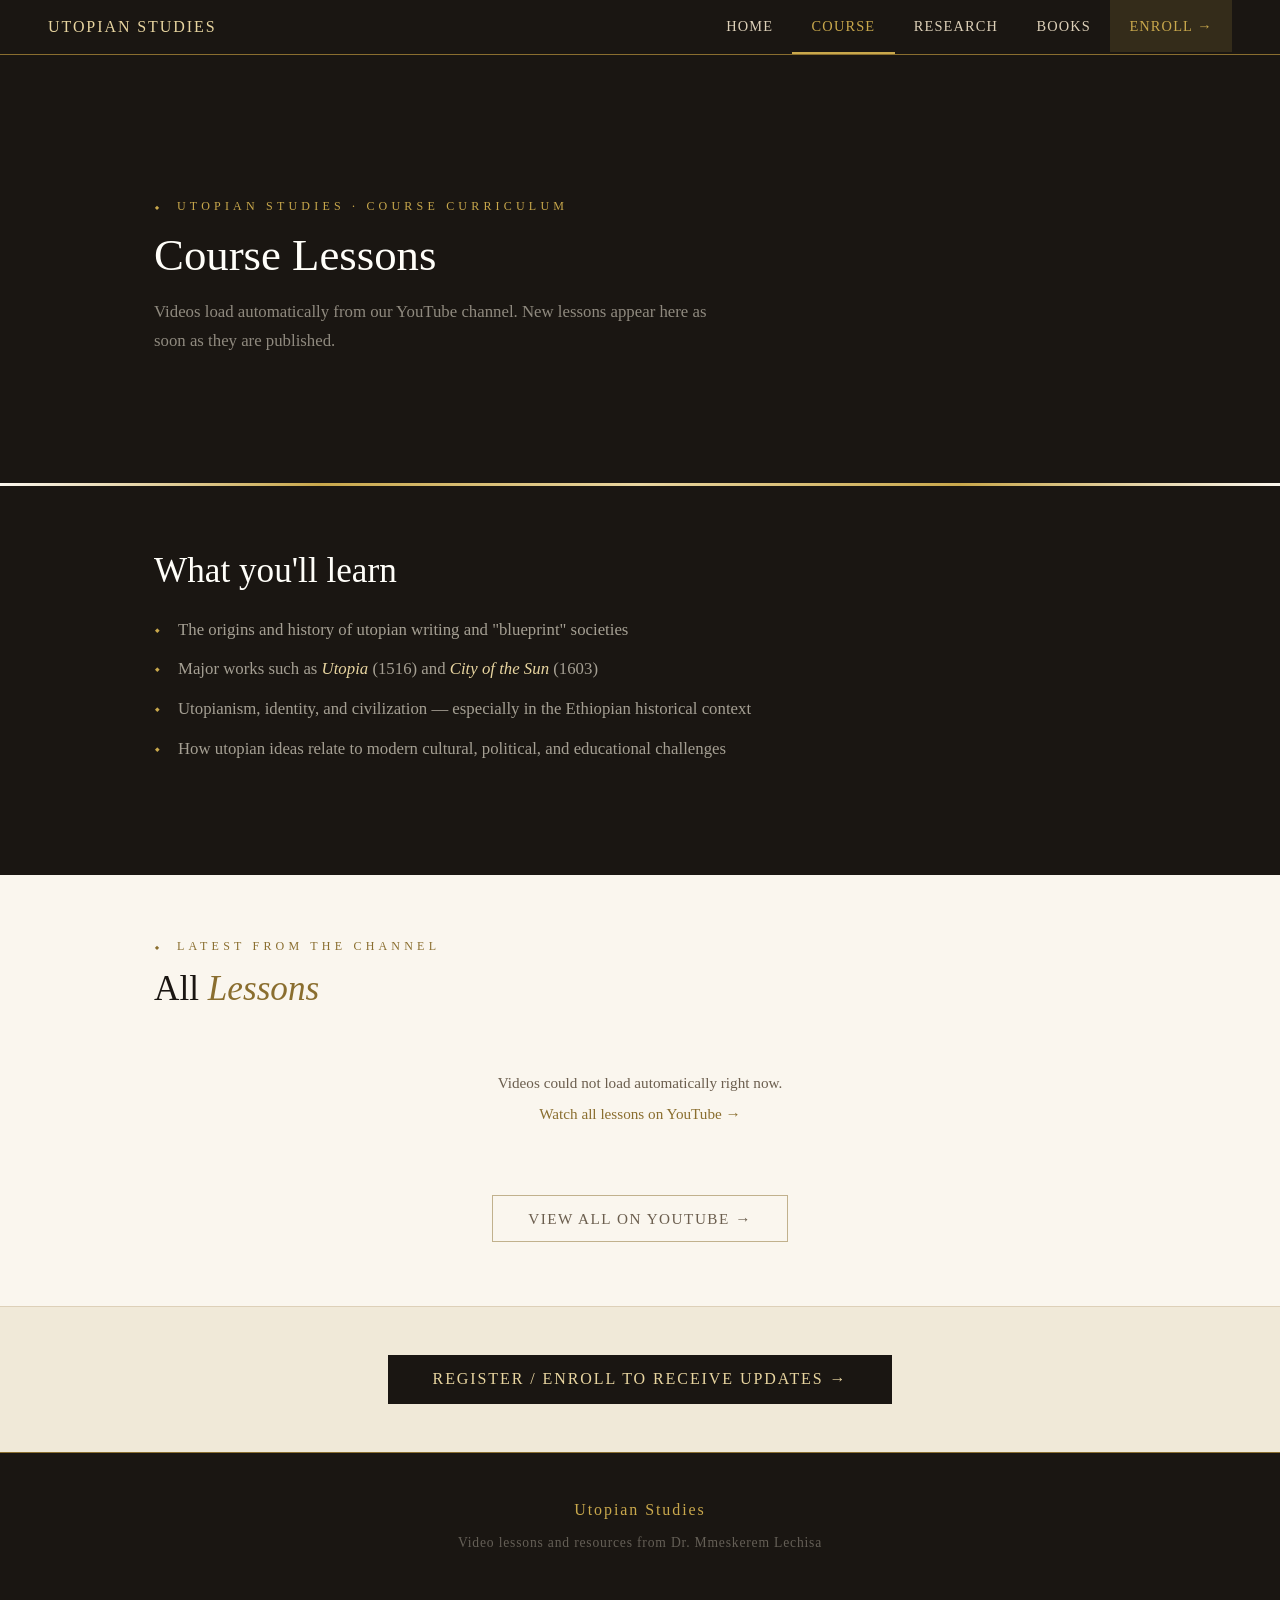
==== commit 9c5f3400: "Add files via upload" ====
--- a/course.html
+++ b/course.html
@@ -22,8 +22,8 @@
 .video-info{padding:1rem 1.2rem 1.4rem}
 .video-title{font-family:'Playfair Display',serif;font-size:1rem;font-weight:400;color:var(--ink-mid);line-height:1.4;margin-bottom:0.4rem}
 .video-date{font-size:0.82rem;color:var(--ink-soft);font-style:italic}
-.video-loading{text-align:center;padding:3rem;color:var(--ink-soft);font-style:italic;font-size:1.05rem}
-.video-error{text-align:center;padding:2rem;color:var(--ink-soft);font-size:0.95rem}
+.video-loading{text-align:center;padding:3rem;color:var(--ink-soft);font-style:italic;font-size:1.05rem;grid-column:1/-1}
+.video-error{text-align:center;padding:2rem;color:var(--ink-soft);font-size:0.95rem;grid-column:1/-1}
 .video-error a{color:var(--gold-dark);text-decoration:none}
 .video-error a:hover{text-decoration:underline}
 .modal-overlay{display:none;position:fixed;inset:0;background:rgba(10,8,6,0.92);z-index:1000;align-items:center;justify-content:center;padding:2rem}
@@ -34,10 +34,7 @@
 .modal-video{aspect-ratio:16/9;width:100%;background:#000}
 .modal-video iframe{width:100%;height:100%;border:none;display:block}
 .modal-title{font-family:'Playfair Display',serif;font-size:1.1rem;color:var(--gold-light);margin-top:1rem;font-weight:400;line-height:1.4}
-@media(max-width:900px){
-  .videos-inner{padding:0 1.5rem}
-  .video-grid{grid-template-columns:1fr}
-}
+@media(max-width:900px){.videos-inner{padding:0 1.5rem}.video-grid{grid-template-columns:1fr}}
 </style>
 </head>
 <body>
@@ -82,7 +79,7 @@
     <div class="section-label">Latest from the channel</div>
     <h2 class="section-title">All <em>Lessons</em></h2>
     <div class="video-grid" id="video-grid">
-      <div class="video-loading" style="grid-column:1/-1">Loading videos…</div>
+      <div class="video-loading">Loading videos…</div>
     </div>
     <div style="margin-top:2.5rem;text-align:center">
       <a class="btn-outline" href="https://www.youtube.com/channel/UCU0HSw0Vh1EhM1_XMR0sj8A" target="_blank" rel="noopener"
@@ -93,7 +90,6 @@
   </div>
 </div>
 
-<!-- Video Modal -->
 <div class="modal-overlay" id="modal" role="dialog" aria-modal="true">
   <div class="modal-inner">
     <button class="modal-close" id="modal-close" aria-label="Close video">✕</button>
@@ -128,82 +124,104 @@
   var modalClose = document.getElementById('modal-close');
 
   var rssUrl = 'https://www.youtube.com/feeds/videos.xml?channel_id=' + CHANNEL_ID;
-  var proxyUrl = 'https://api.allorigins.win/get?url=' + encodeURIComponent(rssUrl);
-
-  fetch(proxyUrl)
-    .then(function(r){ return r.json(); })
-    .then(function(data){
-      var parser = new DOMParser();
-      var xml = parser.parseFromString(data.contents, 'text/xml');
-      var entries = xml.querySelectorAll('entry');
-
-      if(!entries.length){ showError(); return; }
-
-      grid.innerHTML = '';
-      entries.forEach(function(entry){
-        var videoId = '';
-        var vidIdEl = entry.getElementsByTagNameNS('http://www.youtube.com/xml/schemas/2015','videoId')[0];
-        if(vidIdEl){ videoId = vidIdEl.textContent; }
-        else {
-          var link = entry.querySelector('link');
-          if(link){ videoId = (link.getAttribute('href')||'').replace('https://www.youtube.com/watch?v=',''); }
-        }
-        if(!videoId) return;
-
-        var title = entry.querySelector('title') ? entry.querySelector('title').textContent : 'Untitled';
-        var published = entry.querySelector('published') ? entry.querySelector('published').textContent : '';
-        var thumb = 'https://img.youtube.com/vi/' + videoId + '/mqdefault.jpg';
-        var dateStr = published ? new Date(published).toLocaleDateString('en-US',{year:'numeric',month:'long',day:'numeric'}) : '';
-
-        var card = document.createElement('div');
-        card.className = 'video-card';
-        card.setAttribute('role','button');
-        card.setAttribute('tabindex','0');
-        card.innerHTML =
-          '<div class="video-thumb">' +
-            '<img src="' + thumb + '" alt="' + esc(title) + '" loading="lazy">' +
-            '<div class="video-play"><div class="video-play-btn">&#9654;</div></div>' +
-          '</div>' +
-          '<div class="video-info">' +
-            '<div class="video-title">' + esc(title) + '</div>' +
-            (dateStr ? '<div class="video-date">' + dateStr + '</div>' : '') +
-          '</div>';
-
-        function openVideo(){
-          modalIframe.src = 'https://www.youtube.com/embed/' + videoId + '?autoplay=1';
-          modalTitle.textContent = title;
-          modal.classList.add('open');
-          document.body.style.overflow = 'hidden';
-        }
-
-        card.addEventListener('click', openVideo);
-        card.addEventListener('keydown', function(e){ if(e.key==='Enter'||e.key===' ') openVideo(); });
-        grid.appendChild(card);
-      });
-    })
-    .catch(function(){ showError(); });
-
-  function showError(){
+
+  // Try multiple proxies in order until one works
+  var proxies = [
+    'https://corsproxy.io/?' + encodeURIComponent(rssUrl),
+    'https://api.allorigins.win/get?url=' + encodeURIComponent(rssUrl),
+    'https://cors-anywhere.herokuapp.com/' + rssUrl
+  ];
+
+  function tryProxy(index) {
+    if (index >= proxies.length) { showError(); return; }
+    var url = proxies[index];
+    fetch(url)
+      .then(function(r) { return r.text(); })
+      .then(function(text) {
+        // allorigins wraps in JSON
+        var xmlText = text;
+        try {
+          var json = JSON.parse(text);
+          if (json.contents) xmlText = json.contents;
+        } catch(e) {}
+
+        var parser = new DOMParser();
+        var xml = parser.parseFromString(xmlText, 'text/xml');
+        var entries = xml.querySelectorAll('entry');
+        if (!entries.length) { tryProxy(index + 1); return; }
+        renderVideos(entries);
+      })
+      .catch(function() { tryProxy(index + 1); });
+  }
+
+  function renderVideos(entries) {
+    grid.innerHTML = '';
+    entries.forEach(function(entry) {
+      var videoId = '';
+      var allEls = entry.getElementsByTagName('*');
+      for (var i = 0; i < allEls.length; i++) {
+        if (allEls[i].localName === 'videoId') { videoId = allEls[i].textContent; break; }
+      }
+      if (!videoId) {
+        var link = entry.querySelector('link');
+        if (link) videoId = (link.getAttribute('href') || '').split('v=')[1] || '';
+      }
+      if (!videoId) return;
+
+      var title = entry.querySelector('title') ? entry.querySelector('title').textContent : 'Untitled';
+      var published = entry.querySelector('published') ? entry.querySelector('published').textContent : '';
+      var thumb = 'https://img.youtube.com/vi/' + videoId + '/mqdefault.jpg';
+      var dateStr = published ? new Date(published).toLocaleDateString('en-US', {year:'numeric',month:'long',day:'numeric'}) : '';
+
+      var card = document.createElement('div');
+      card.className = 'video-card';
+      card.setAttribute('role', 'button');
+      card.setAttribute('tabindex', '0');
+      card.innerHTML =
+        '<div class="video-thumb">' +
+          '<img src="' + thumb + '" alt="' + esc(title) + '" loading="lazy">' +
+          '<div class="video-play"><div class="video-play-btn">&#9654;</div></div>' +
+        '</div>' +
+        '<div class="video-info">' +
+          '<div class="video-title">' + esc(title) + '</div>' +
+          (dateStr ? '<div class="video-date">' + dateStr + '</div>' : '') +
+        '</div>';
+
+      function openVideo() {
+        modalIframe.src = 'https://www.youtube.com/embed/' + videoId + '?autoplay=1';
+        modalTitle.textContent = title;
+        modal.classList.add('open');
+        document.body.style.overflow = 'hidden';
+      }
+      card.addEventListener('click', openVideo);
+      card.addEventListener('keydown', function(e) { if (e.key==='Enter'||e.key===' ') openVideo(); });
+      grid.appendChild(card);
+    });
+  }
+
+  function showError() {
     grid.innerHTML =
-      '<div class="video-error" style="grid-column:1/-1">' +
-        '<p>Could not load videos automatically.</p>' +
-        '<p style="margin-top:0.5rem"><a href="https://www.youtube.com/channel/UCU0HSw0Vh1EhM1_XMR0sj8A" target="_blank">Watch directly on YouTube →</a></p>' +
+      '<div class="video-error">' +
+        '<p>Videos could not load automatically right now.</p>' +
+        '<p style="margin-top:0.8rem"><a href="https://www.youtube.com/channel/UCU0HSw0Vh1EhM1_XMR0sj8A" target="_blank" rel="noopener">Watch all lessons on YouTube →</a></p>' +
       '</div>';
   }
 
-  function esc(s){
+  function esc(s) {
     return s.replace(/&/g,'&amp;').replace(/</g,'&lt;').replace(/>/g,'&gt;').replace(/"/g,'&quot;');
   }
 
   modalClose.addEventListener('click', closeModal);
-  modal.addEventListener('click', function(e){ if(e.target===modal) closeModal(); });
-  document.addEventListener('keydown', function(e){ if(e.key==='Escape') closeModal(); });
-
-  function closeModal(){
+  modal.addEventListener('click', function(e) { if (e.target===modal) closeModal(); });
+  document.addEventListener('keydown', function(e) { if (e.key==='Escape') closeModal(); });
+
+  function closeModal() {
     modal.classList.remove('open');
     modalIframe.src = '';
     document.body.style.overflow = '';
   }
+
+  tryProxy(0);
 })();
 </script>
 </body>
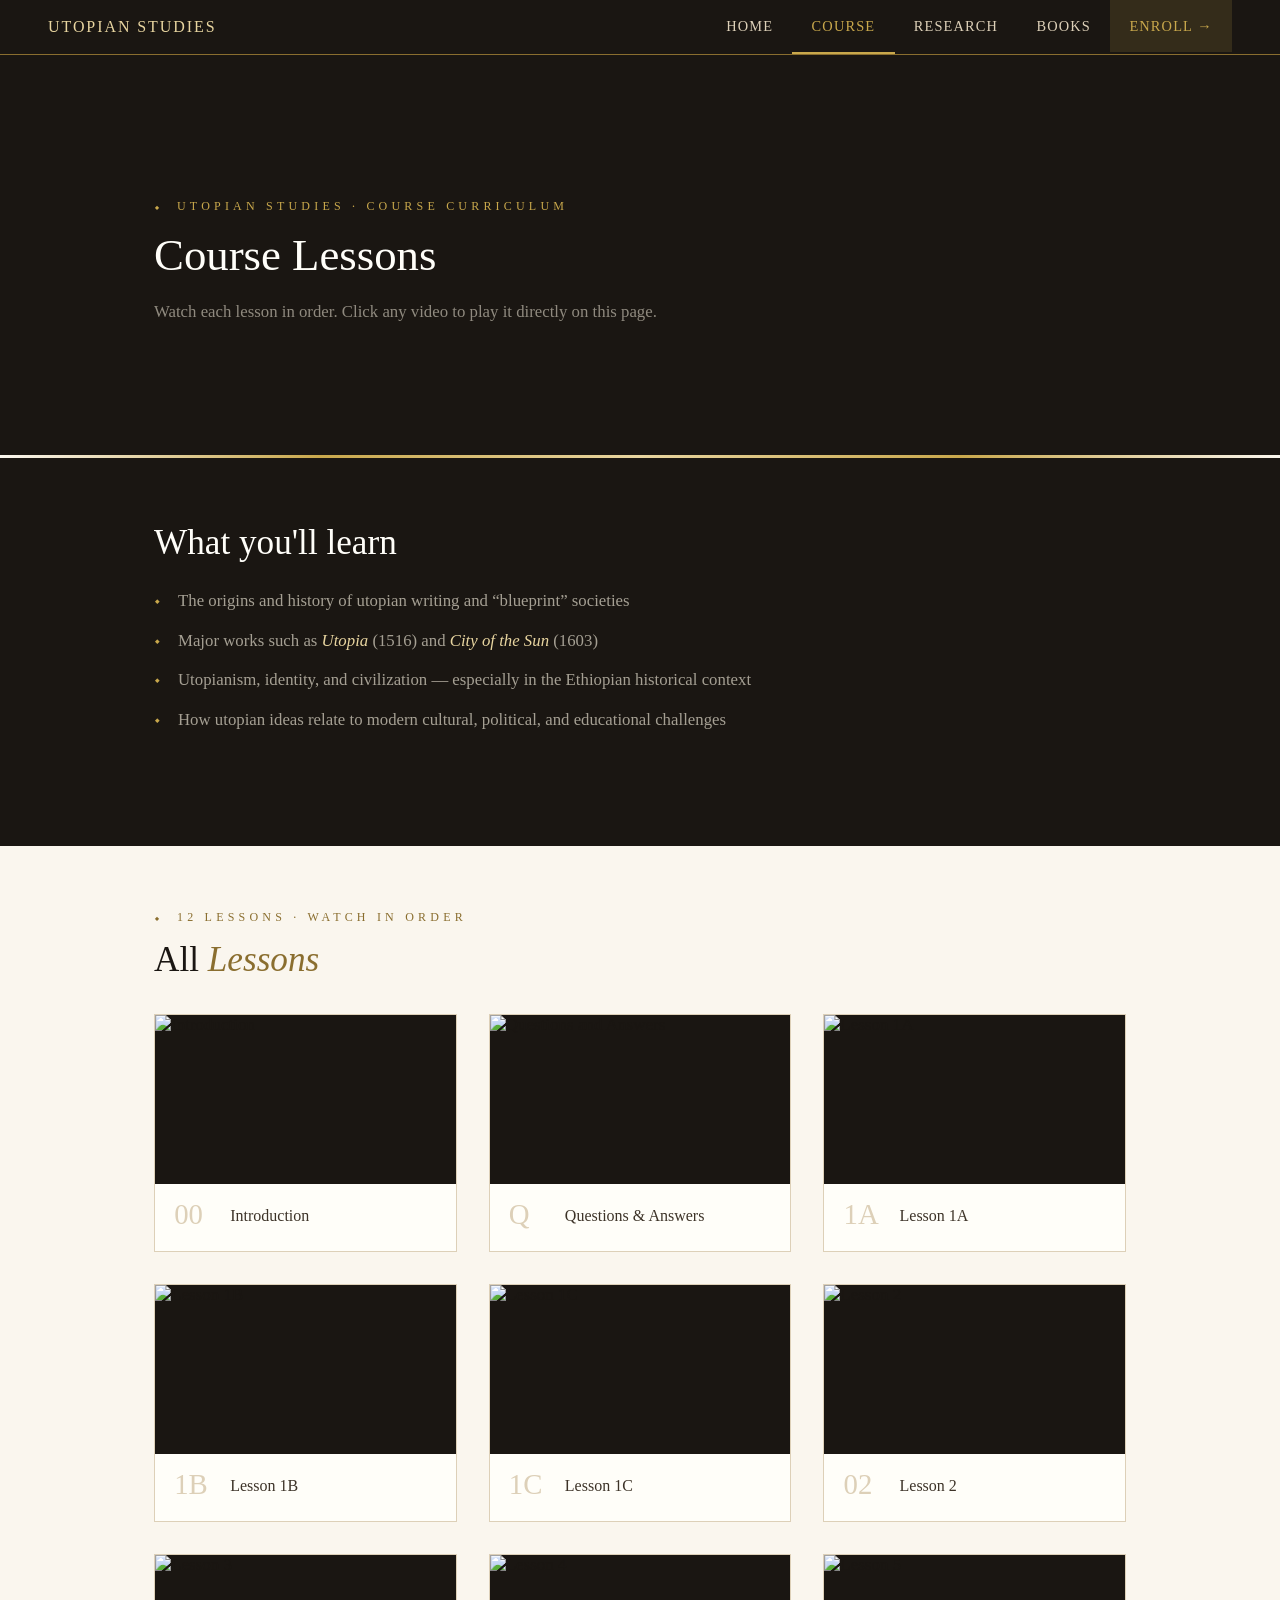
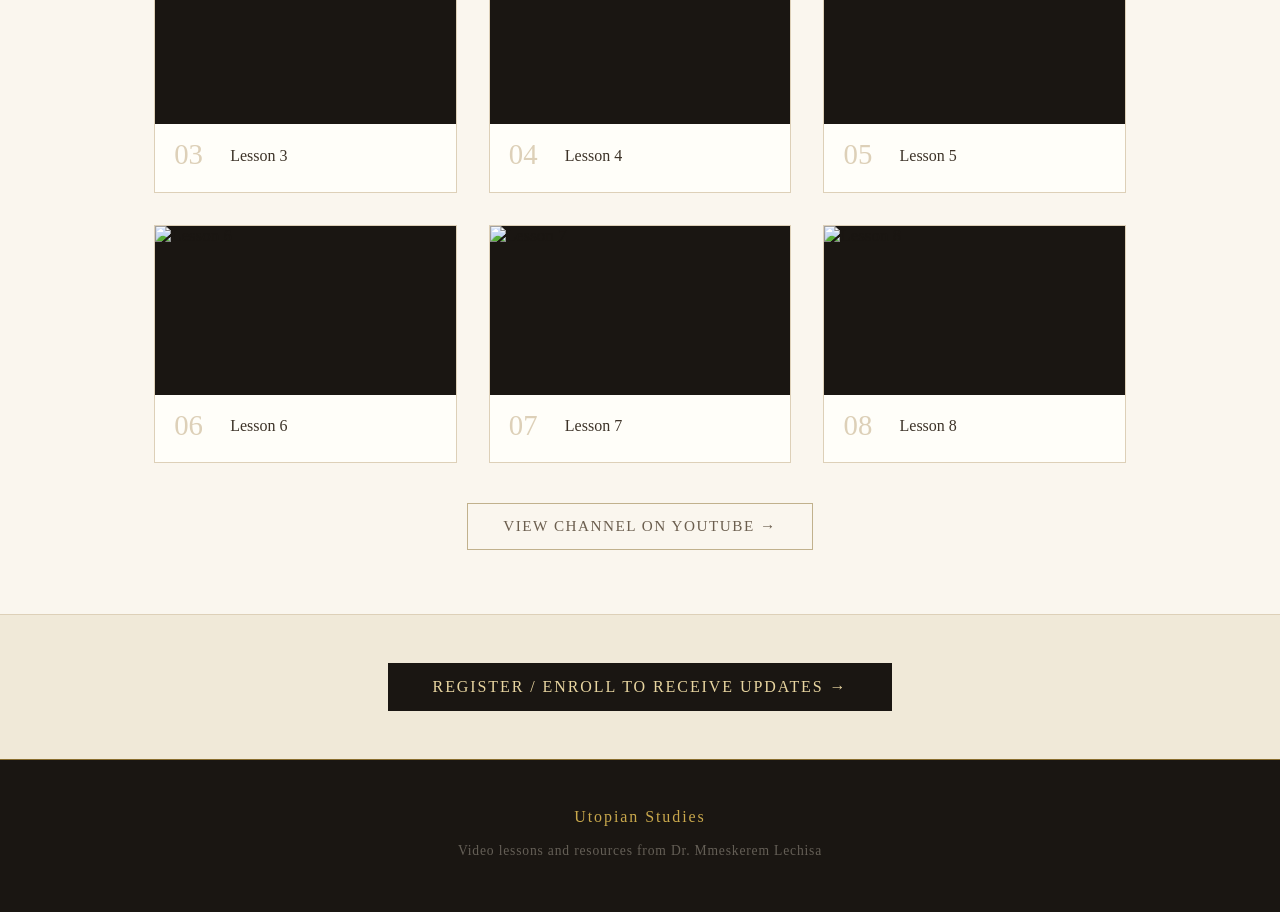
==== commit 963d6283: "Update course.html" ====
--- a/course.html
+++ b/course.html
@@ -11,51 +11,47 @@
 <style>
 .videos-section{background:var(--parchment);padding:4rem 0}
 .videos-inner{max-width:1100px;margin:0 auto;padding:0 4rem}
-.video-grid{display:grid;grid-template-columns:repeat(auto-fill,minmax(300px,1fr));gap:2rem;margin-top:2rem}
+.video-grid{display:grid;grid-template-columns:repeat(auto-fill,minmax(280px,1fr));gap:2rem;margin-top:2rem}
 .video-card{background:var(--white);border:1px solid var(--parchment-border);cursor:pointer;transition:transform 0.2s,box-shadow 0.2s}
-.video-card:hover{transform:translateY(-3px);box-shadow:0 8px 24px rgba(26,22,18,0.1)}
+.video-card:hover{transform:translateY(-3px);box-shadow:0 8px 24px rgba(26,22,18,0.12)}
 .video-thumb{position:relative;aspect-ratio:16/9;background:var(--ink);overflow:hidden}
 .video-thumb img{width:100%;height:100%;object-fit:cover;display:block}
-.video-play{position:absolute;inset:0;display:flex;align-items:center;justify-content:center;background:rgba(26,22,18,0.3);opacity:0;transition:opacity 0.2s}
+.video-play{position:absolute;inset:0;display:flex;align-items:center;justify-content:center;background:rgba(26,22,18,0.35);opacity:0;transition:opacity 0.2s}
 .video-card:hover .video-play{opacity:1}
-.video-play-btn{width:52px;height:52px;background:var(--gold);border-radius:50%;display:flex;align-items:center;justify-content:center;font-size:1.2rem;color:var(--ink);padding-left:4px}
-.video-info{padding:1rem 1.2rem 1.4rem}
-.video-title{font-family:'Playfair Display',serif;font-size:1rem;font-weight:400;color:var(--ink-mid);line-height:1.4;margin-bottom:0.4rem}
-.video-date{font-size:0.82rem;color:var(--ink-soft);font-style:italic}
-.video-loading{text-align:center;padding:3rem;color:var(--ink-soft);font-style:italic;font-size:1.05rem;grid-column:1/-1}
-.video-error{text-align:center;padding:2rem;color:var(--ink-soft);font-size:0.95rem;grid-column:1/-1}
-.video-error a{color:var(--gold-dark);text-decoration:none}
-.video-error a:hover{text-decoration:underline}
-.modal-overlay{display:none;position:fixed;inset:0;background:rgba(10,8,6,0.92);z-index:1000;align-items:center;justify-content:center;padding:2rem}
+.video-play-btn{width:54px;height:54px;background:var(--gold);border-radius:50%;display:flex;align-items:center;justify-content:center;font-size:1.3rem;color:var(--ink);padding-left:5px}
+.video-info{padding:1rem 1.2rem 1.4rem;display:flex;align-items:flex-start;gap:1rem}
+.video-num{font-family:'Playfair Display',serif;font-size:1.8rem;font-weight:400;color:var(--parchment-border);line-height:1;flex-shrink:0;min-width:2.5rem}
+.video-title{font-family:'Playfair Display',serif;font-size:1rem;font-weight:400;color:var(--ink-mid);line-height:1.4;padding-top:0.3rem}
+.modal-overlay{display:none;position:fixed;inset:0;background:rgba(10,8,6,0.93);z-index:1000;align-items:center;justify-content:center;padding:2rem}
 .modal-overlay.open{display:flex}
-.modal-inner{width:100%;max-width:860px;position:relative}
-.modal-close{position:absolute;top:-2.5rem;right:0;background:none;border:none;color:rgba(240,233,216,0.6);font-size:1.5rem;cursor:pointer;padding:0.3rem 0.6rem;transition:color 0.2s}
+.modal-inner{width:100%;max-width:900px;position:relative}
+.modal-close{position:absolute;top:-2.8rem;right:0;background:none;border:none;color:rgba(240,233,216,0.5);font-size:1.6rem;cursor:pointer;padding:0.3rem 0.6rem;line-height:1;transition:color 0.2s}
 .modal-close:hover{color:var(--gold)}
 .modal-video{aspect-ratio:16/9;width:100%;background:#000}
 .modal-video iframe{width:100%;height:100%;border:none;display:block}
-.modal-title{font-family:'Playfair Display',serif;font-size:1.1rem;color:var(--gold-light);margin-top:1rem;font-weight:400;line-height:1.4}
-@media(max-width:900px){.videos-inner{padding:0 1.5rem}.video-grid{grid-template-columns:1fr}}
+.modal-title{font-family:'Playfair Display',serif;font-size:1.1rem;color:var(--gold-light);margin-top:1rem;font-weight:400;line-height:1.4;opacity:0.85}
+@media(max-width:900px){.videos-inner{padding:0 1.5rem}.video-grid{grid-template-columns:repeat(auto-fill,minmax(240px,1fr))}}
+@media(max-width:540px){.video-grid{grid-template-columns:1fr}}
 </style>
 </head>
 <body>
-
 <nav>
   <a class="nav-brand" href="index.html">Utopian Studies</a>
-  <button class="nav-toggle" aria-label="Toggle menu">☰</button>
+  <button class="nav-toggle" aria-label="Toggle menu">&#9776;</button>
   <ul class="nav-links">
     <li><a href="index.html">Home</a></li>
     <li><a href="course.html" class="active">Course</a></li>
     <li><a href="about.html">Research</a></li>
     <li><a href="books.html">Books</a></li>
-    <li><a href="enroll.html" class="nav-enroll">Enroll →</a></li>
+    <li><a href="enroll.html" class="nav-enroll">Enroll &rarr;</a></li>
   </ul>
 </nav>
 
 <div class="page-hero-dark">
   <div class="section">
-    <div class="section-label" style="color:var(--gold)">Utopian Studies · Course Curriculum</div>
+    <div class="section-label" style="color:var(--gold)">Utopian Studies &middot; Course Curriculum</div>
     <h1 class="page-hero-title">Course Lessons</h1>
-    <p class="page-hero-desc">Videos load automatically from our YouTube channel. New lessons appear here as soon as they are published.</p>
+    <p class="page-hero-desc">Watch each lesson in order. Click any video to play it directly on this page.</p>
   </div>
 </div>
 <div class="gold-divider"></div>
@@ -63,11 +59,11 @@
 <div class="lessons-bg" style="padding:4rem 0">
   <div class="lessons-inner">
     <div class="what-youll-learn">
-      <h2 class="section-title" style="color:var(--white);margin-bottom:1.5rem">What you'll learn</h2>
+      <h2 class="section-title" style="color:var(--white);margin-bottom:1.5rem">What you&#39;ll learn</h2>
       <ul class="learn-bullets">
-        <li>The origins and history of utopian writing and "blueprint" societies</li>
+        <li>The origins and history of utopian writing and &ldquo;blueprint&rdquo; societies</li>
         <li>Major works such as <em>Utopia</em> (1516) and <em>City of the Sun</em> (1603)</li>
-        <li>Utopianism, identity, and civilization — especially in the Ethiopian historical context</li>
+        <li>Utopianism, identity, and civilization &mdash; especially in the Ethiopian historical context</li>
         <li>How utopian ideas relate to modern cultural, political, and educational challenges</li>
       </ul>
     </div>
@@ -76,15 +72,134 @@
 
 <div class="videos-section">
   <div class="videos-inner">
-    <div class="section-label">Latest from the channel</div>
+    <div class="section-label">12 lessons &middot; watch in order</div>
     <h2 class="section-title">All <em>Lessons</em></h2>
-    <div class="video-grid" id="video-grid">
-      <div class="video-loading">Loading videos…</div>
+    <div class="video-grid">
+      <div class="video-card" onclick="openVideo('P5Nzrb090V8','Introduction')">
+        <div class="video-thumb">
+          <img src="https://img.youtube.com/vi/P5Nzrb090V8/mqdefault.jpg" alt="Introduction" loading="lazy">
+          <div class="video-play"><div class="video-play-btn">&#9654;</div></div>
+        </div>
+        <div class="video-info">
+          <div class="video-num">00</div>
+          <div class="video-title">Introduction</div>
+        </div>
+      </div>
+      <div class="video-card" onclick="openVideo('4nxNKcN9nO4','Questions and Answers')">
+        <div class="video-thumb">
+          <img src="https://img.youtube.com/vi/4nxNKcN9nO4/mqdefault.jpg" alt="Questions and Answers" loading="lazy">
+          <div class="video-play"><div class="video-play-btn">&#9654;</div></div>
+        </div>
+        <div class="video-info">
+          <div class="video-num">Q</div>
+          <div class="video-title">Questions &amp; Answers</div>
+        </div>
+      </div>
+      <div class="video-card" onclick="openVideo('BnGG-4rpj6A','Lesson 1A')">
+        <div class="video-thumb">
+          <img src="https://img.youtube.com/vi/BnGG-4rpj6A/mqdefault.jpg" alt="Lesson 1A" loading="lazy">
+          <div class="video-play"><div class="video-play-btn">&#9654;</div></div>
+        </div>
+        <div class="video-info">
+          <div class="video-num">1A</div>
+          <div class="video-title">Lesson 1A</div>
+        </div>
+      </div>
+      <div class="video-card" onclick="openVideo('tdwHnMRF7zA','Lesson 1B')">
+        <div class="video-thumb">
+          <img src="https://img.youtube.com/vi/tdwHnMRF7zA/mqdefault.jpg" alt="Lesson 1B" loading="lazy">
+          <div class="video-play"><div class="video-play-btn">&#9654;</div></div>
+        </div>
+        <div class="video-info">
+          <div class="video-num">1B</div>
+          <div class="video-title">Lesson 1B</div>
+        </div>
+      </div>
+      <div class="video-card" onclick="openVideo('7Eeuf8ZmhSU','Lesson 1C')">
+        <div class="video-thumb">
+          <img src="https://img.youtube.com/vi/7Eeuf8ZmhSU/mqdefault.jpg" alt="Lesson 1C" loading="lazy">
+          <div class="video-play"><div class="video-play-btn">&#9654;</div></div>
+        </div>
+        <div class="video-info">
+          <div class="video-num">1C</div>
+          <div class="video-title">Lesson 1C</div>
+        </div>
+      </div>
+      <div class="video-card" onclick="openVideo('6qbU6nrVIA4','Lesson 2')">
+        <div class="video-thumb">
+          <img src="https://img.youtube.com/vi/6qbU6nrVIA4/mqdefault.jpg" alt="Lesson 2" loading="lazy">
+          <div class="video-play"><div class="video-play-btn">&#9654;</div></div>
+        </div>
+        <div class="video-info">
+          <div class="video-num">02</div>
+          <div class="video-title">Lesson 2</div>
+        </div>
+      </div>
+      <div class="video-card" onclick="openVideo('m9d4A-0UIFE','Lesson 3')">
+        <div class="video-thumb">
+          <img src="https://img.youtube.com/vi/m9d4A-0UIFE/mqdefault.jpg" alt="Lesson 3" loading="lazy">
+          <div class="video-play"><div class="video-play-btn">&#9654;</div></div>
+        </div>
+        <div class="video-info">
+          <div class="video-num">03</div>
+          <div class="video-title">Lesson 3</div>
+        </div>
+      </div>
+      <div class="video-card" onclick="openVideo('eJfHhuapKiw','Lesson 4')">
+        <div class="video-thumb">
+          <img src="https://img.youtube.com/vi/eJfHhuapKiw/mqdefault.jpg" alt="Lesson 4" loading="lazy">
+          <div class="video-play"><div class="video-play-btn">&#9654;</div></div>
+        </div>
+        <div class="video-info">
+          <div class="video-num">04</div>
+          <div class="video-title">Lesson 4</div>
+        </div>
+      </div>
+      <div class="video-card" onclick="openVideo('MBAtVCsLe5I','Lesson 5')">
+        <div class="video-thumb">
+          <img src="https://img.youtube.com/vi/MBAtVCsLe5I/mqdefault.jpg" alt="Lesson 5" loading="lazy">
+          <div class="video-play"><div class="video-play-btn">&#9654;</div></div>
+        </div>
+        <div class="video-info">
+          <div class="video-num">05</div>
+          <div class="video-title">Lesson 5</div>
+        </div>
+      </div>
+      <div class="video-card" onclick="openVideo('PmvrsqS6RqQ','Lesson 6')">
+        <div class="video-thumb">
+          <img src="https://img.youtube.com/vi/PmvrsqS6RqQ/mqdefault.jpg" alt="Lesson 6" loading="lazy">
+          <div class="video-play"><div class="video-play-btn">&#9654;</div></div>
+        </div>
+        <div class="video-info">
+          <div class="video-num">06</div>
+          <div class="video-title">Lesson 6</div>
+        </div>
+      </div>
+      <div class="video-card" onclick="openVideo('YiEJMNKkRFU','Lesson 7')">
+        <div class="video-thumb">
+          <img src="https://img.youtube.com/vi/YiEJMNKkRFU/mqdefault.jpg" alt="Lesson 7" loading="lazy">
+          <div class="video-play"><div class="video-play-btn">&#9654;</div></div>
+        </div>
+        <div class="video-info">
+          <div class="video-num">07</div>
+          <div class="video-title">Lesson 7</div>
+        </div>
+      </div>
+      <div class="video-card" onclick="openVideo('nnl5vXu4HHg','Lesson 8')">
+        <div class="video-thumb">
+          <img src="https://img.youtube.com/vi/nnl5vXu4HHg/mqdefault.jpg" alt="Lesson 8" loading="lazy">
+          <div class="video-play"><div class="video-play-btn">&#9654;</div></div>
+        </div>
+        <div class="video-info">
+          <div class="video-num">08</div>
+          <div class="video-title">Lesson 8</div>
+        </div>
+      </div>
     </div>
     <div style="margin-top:2.5rem;text-align:center">
       <a class="btn-outline" href="https://www.youtube.com/channel/UCU0HSw0Vh1EhM1_XMR0sj8A" target="_blank" rel="noopener"
          style="border-color:rgba(138,110,47,0.5);color:var(--ink-soft)">
-        View all on YouTube →
+        View channel on YouTube &rarr;
       </a>
     </div>
   </div>
@@ -92,7 +207,7 @@
 
 <div class="modal-overlay" id="modal" role="dialog" aria-modal="true">
   <div class="modal-inner">
-    <button class="modal-close" id="modal-close" aria-label="Close video">✕</button>
+    <button class="modal-close" id="modal-close" aria-label="Close video">&times;</button>
     <div class="modal-video">
       <iframe id="modal-iframe" src="" allowfullscreen
         allow="accelerometer; autoplay; clipboard-write; encrypted-media; gyroscope; picture-in-picture">
@@ -104,7 +219,7 @@
 
 <div style="background:var(--parchment-dark);border-top:1px solid var(--parchment-border)">
   <div style="max-width:1100px;margin:0 auto;padding:3rem 4rem;text-align:center">
-    <a class="btn-dark" href="enroll.html">Register / Enroll to receive updates →</a>
+    <a class="btn-dark" href="enroll.html">Register / Enroll to receive updates &rarr;</a>
   </div>
 </div>
 
@@ -115,114 +230,26 @@
 
 <script src="js/nav.js"></script>
 <script>
-(function(){
-  var CHANNEL_ID = 'UCU0HSw0Vh1EhM1_XMR0sj8A';
-  var grid = document.getElementById('video-grid');
-  var modal = document.getElementById('modal');
-  var modalIframe = document.getElementById('modal-iframe');
-  var modalTitle = document.getElementById('modal-title');
-  var modalClose = document.getElementById('modal-close');
-
-  var rssUrl = 'https://www.youtube.com/feeds/videos.xml?channel_id=' + CHANNEL_ID;
-
-  // Try multiple proxies in order until one works
-  var proxies = [
-    'https://corsproxy.io/?' + encodeURIComponent(rssUrl),
-    'https://api.allorigins.win/get?url=' + encodeURIComponent(rssUrl),
-    'https://cors-anywhere.herokuapp.com/' + rssUrl
-  ];
-
-  function tryProxy(index) {
-    if (index >= proxies.length) { showError(); return; }
-    var url = proxies[index];
-    fetch(url)
-      .then(function(r) { return r.text(); })
-      .then(function(text) {
-        // allorigins wraps in JSON
-        var xmlText = text;
-        try {
-          var json = JSON.parse(text);
-          if (json.contents) xmlText = json.contents;
-        } catch(e) {}
-
-        var parser = new DOMParser();
-        var xml = parser.parseFromString(xmlText, 'text/xml');
-        var entries = xml.querySelectorAll('entry');
-        if (!entries.length) { tryProxy(index + 1); return; }
-        renderVideos(entries);
-      })
-      .catch(function() { tryProxy(index + 1); });
-  }
-
-  function renderVideos(entries) {
-    grid.innerHTML = '';
-    entries.forEach(function(entry) {
-      var videoId = '';
-      var allEls = entry.getElementsByTagName('*');
-      for (var i = 0; i < allEls.length; i++) {
-        if (allEls[i].localName === 'videoId') { videoId = allEls[i].textContent; break; }
-      }
-      if (!videoId) {
-        var link = entry.querySelector('link');
-        if (link) videoId = (link.getAttribute('href') || '').split('v=')[1] || '';
-      }
-      if (!videoId) return;
-
-      var title = entry.querySelector('title') ? entry.querySelector('title').textContent : 'Untitled';
-      var published = entry.querySelector('published') ? entry.querySelector('published').textContent : '';
-      var thumb = 'https://img.youtube.com/vi/' + videoId + '/mqdefault.jpg';
-      var dateStr = published ? new Date(published).toLocaleDateString('en-US', {year:'numeric',month:'long',day:'numeric'}) : '';
-
-      var card = document.createElement('div');
-      card.className = 'video-card';
-      card.setAttribute('role', 'button');
-      card.setAttribute('tabindex', '0');
-      card.innerHTML =
-        '<div class="video-thumb">' +
-          '<img src="' + thumb + '" alt="' + esc(title) + '" loading="lazy">' +
-          '<div class="video-play"><div class="video-play-btn">&#9654;</div></div>' +
-        '</div>' +
-        '<div class="video-info">' +
-          '<div class="video-title">' + esc(title) + '</div>' +
-          (dateStr ? '<div class="video-date">' + dateStr + '</div>' : '') +
-        '</div>';
-
-      function openVideo() {
-        modalIframe.src = 'https://www.youtube.com/embed/' + videoId + '?autoplay=1';
-        modalTitle.textContent = title;
-        modal.classList.add('open');
-        document.body.style.overflow = 'hidden';
-      }
-      card.addEventListener('click', openVideo);
-      card.addEventListener('keydown', function(e) { if (e.key==='Enter'||e.key===' ') openVideo(); });
-      grid.appendChild(card);
-    });
-  }
-
-  function showError() {
-    grid.innerHTML =
-      '<div class="video-error">' +
-        '<p>Videos could not load automatically right now.</p>' +
-        '<p style="margin-top:0.8rem"><a href="https://www.youtube.com/channel/UCU0HSw0Vh1EhM1_XMR0sj8A" target="_blank" rel="noopener">Watch all lessons on YouTube →</a></p>' +
-      '</div>';
-  }
-
-  function esc(s) {
-    return s.replace(/&/g,'&amp;').replace(/</g,'&lt;').replace(/>/g,'&gt;').replace(/"/g,'&quot;');
-  }
-
-  modalClose.addEventListener('click', closeModal);
-  modal.addEventListener('click', function(e) { if (e.target===modal) closeModal(); });
-  document.addEventListener('keydown', function(e) { if (e.key==='Escape') closeModal(); });
-
-  function closeModal() {
-    modal.classList.remove('open');
-    modalIframe.src = '';
-    document.body.style.overflow = '';
-  }
-
-  tryProxy(0);
-})();
+var modal = document.getElementById('modal');
+var modalIframe = document.getElementById('modal-iframe');
+var modalTitle = document.getElementById('modal-title');
+
+function openVideo(id, title) {
+  modalIframe.src = 'https://www.youtube.com/embed/' + id + '?autoplay=1';
+  modalTitle.textContent = title;
+  modal.classList.add('open');
+  document.body.style.overflow = 'hidden';
+}
+
+function closeModal() {
+  modal.classList.remove('open');
+  modalIframe.src = '';
+  document.body.style.overflow = '';
+}
+
+document.getElementById('modal-close').addEventListener('click', closeModal);
+modal.addEventListener('click', function(e) { if (e.target === modal) closeModal(); });
+document.addEventListener('keydown', function(e) { if (e.key === 'Escape') closeModal(); });
 </script>
 </body>
 </html>
